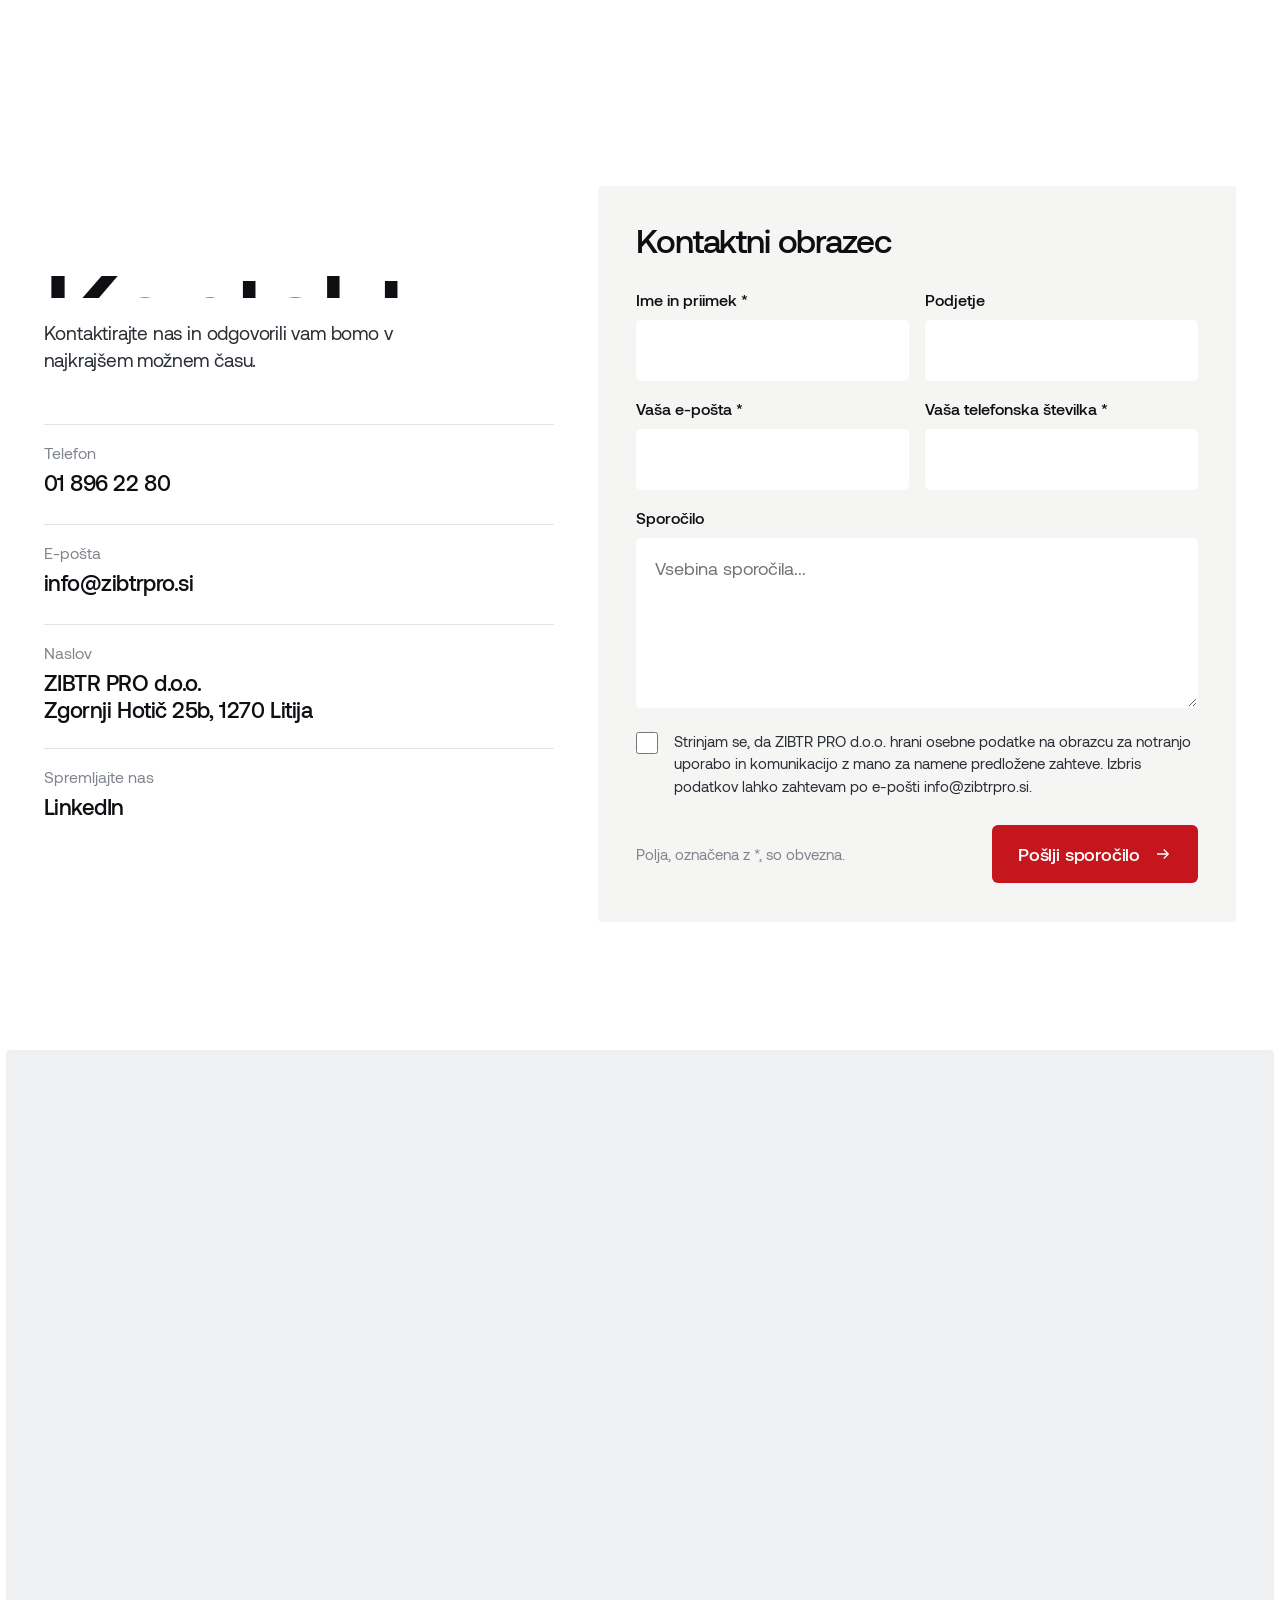
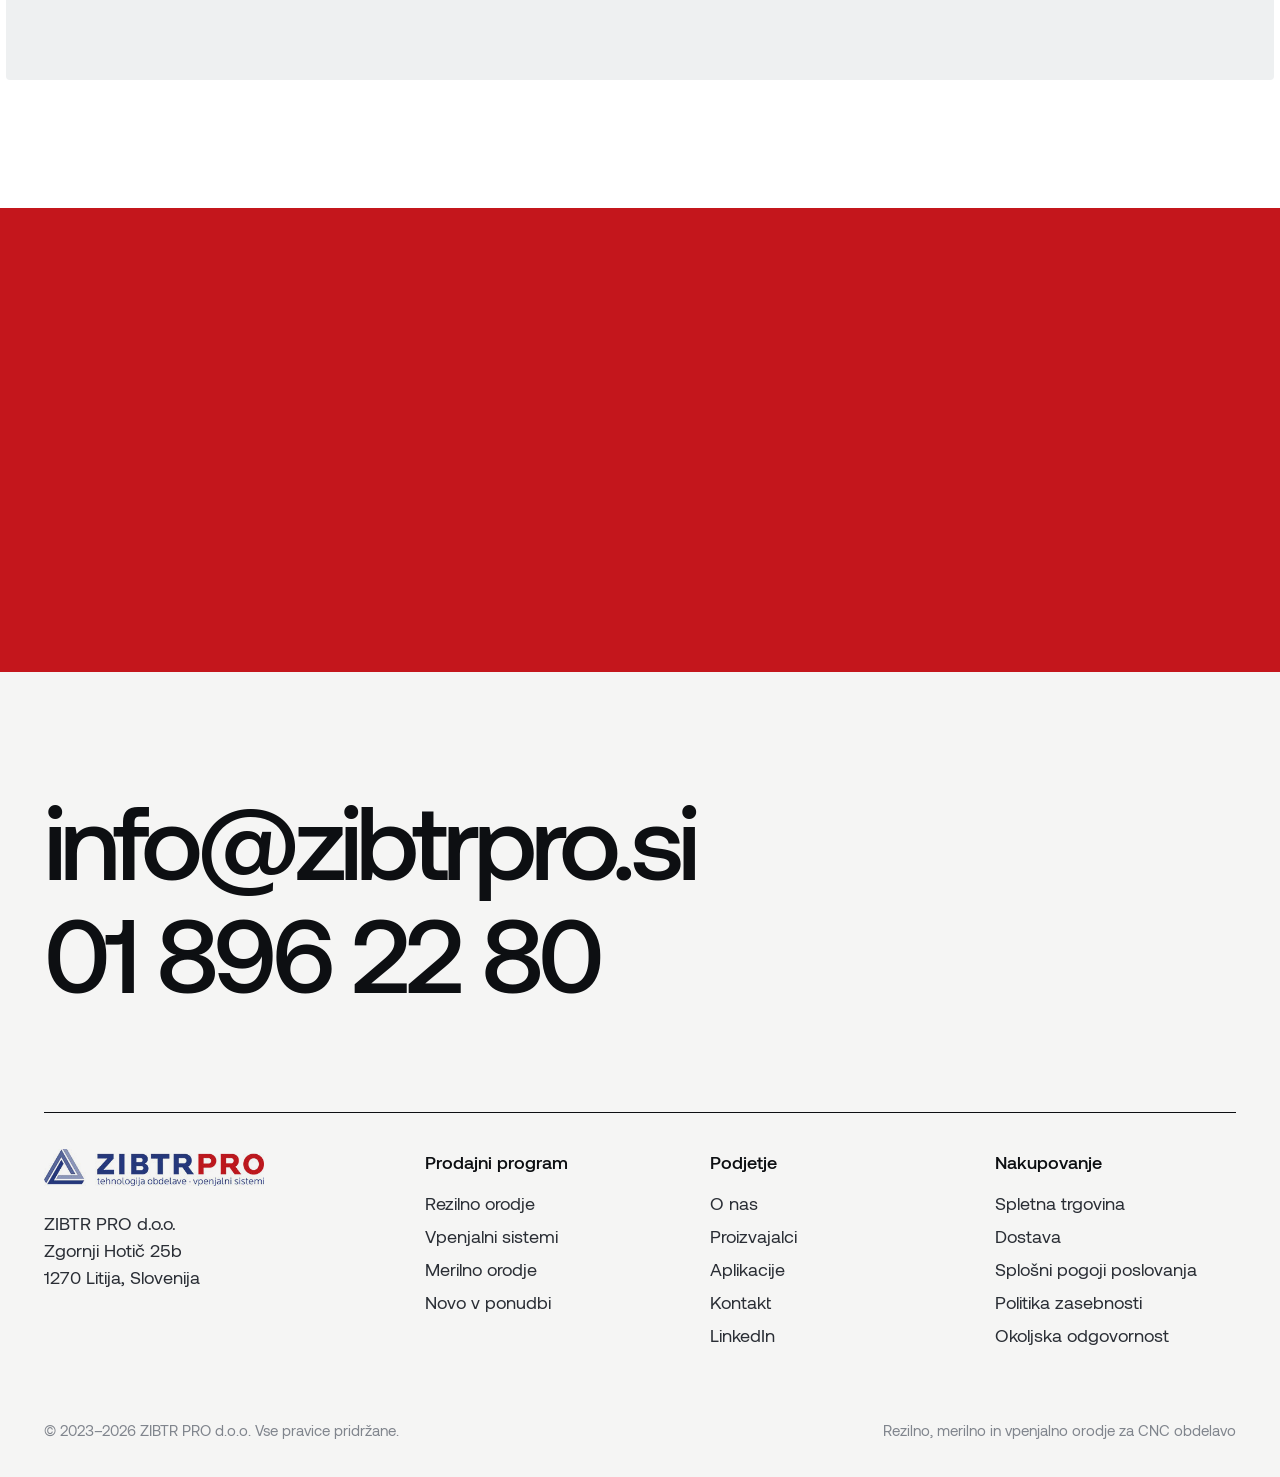
==== kontakt.html @ 9a710f83 "ZIBTR PRO redesign pitch: 7-page static site Generated by _build.py; serve locally with node serve.m" ====
<!doctype html>
<html lang="sl" class="no-js">
<head>
<meta charset="utf-8">
<meta name="viewport" content="width=device-width, initial-scale=1">
<title>Kontakt | ZIBTR PRO</title>
<meta name="description" content="Kontakt ZIBTR PRO d.o.o., Zgornji Hotič 25b, Litija.">
<meta name="robots" content="noindex">
<link rel="icon" href="assets/img/favicon.png">
<link rel="preload" href="assets/fonts/Aeonik-Medium.woff2" as="font" type="font/woff2" crossorigin>
<link rel="stylesheet" href="assets/css/site.css">
</head>
<body>
<div class="loader" aria-hidden="true"><div class="loader__in"><img src="assets/img/logo.png" alt=""><div class="loader__line"></div></div></div>
<header class="nav">
  <a class="nav__logo" href="index.html" aria-label="ZIBTR PRO domov"><img src="assets/img/logo.png" alt="ZIBTR PRO" width="220" height="37"></a>
  <nav class="nav__links" aria-label="Glavna navigacija">
    <button type="button" data-mega aria-expanded="false" class="">Prodajni program <svg viewBox="0 0 12 12" fill="none" stroke="currentColor" stroke-width="1.6"><path d="M2 4l4 4 4-4"/></svg></button>
    <a href="proizvajalci.html">Proizvajalci</a>
    <a href="o-nas.html">O nas</a>
    <a href="index.html#aplikacije">Aplikacije</a>
    <a href="kontakt.html" class="is-active">Kontakt</a>
  </nav>
  <div class="nav__right">
    <a class="tel" href="tel:+38618962280">01 896 22 80</a>
    <a class="shop" href="https://www.zibtrpro.si/e-trgovina">E-trgovina</a>
    <a class="btn btn--ink" href="kontakt.html#b2b">Prijava B2B</a>
    <button class="burger" type="button" aria-label="Meni" aria-expanded="false"><span></span><span></span></button>
  </div>
</header>
<div class="mega" role="region" aria-label="Prodajni program">
  <div class="mega__col"><a class="mega__head" href="rezilno-orodje.html"><div class="mega__img"><img src="assets/cats/High_Feed_1.png" alt=""></div><h3>Rezilno orodje</h3></a><ul><li><a href="rezilno-orodje.html#rezkanje">Rezkanje</a></li><li><a href="rezilno-orodje.html#navoji">Rezkanje navojev</a></li><li><a href="rezilno-orodje.html#vrtanje">Vrtanje</a></li></ul></div><div class="mega__col"><a class="mega__head" href="vpenjalni-sistemi.html"><div class="mega__img"><img src="assets/cats/SMW_AUTOBLOK_OML_prime_i_5_axis.png" alt=""></div><h3>Vpenjalni sistemi</h3></a><ul><li><a href="vpenjalni-sistemi.html#struzne-glave">Stružne glave</a></li><li><a href="vpenjalni-sistemi.html#primezi">Primeži</a></li><li><a href="vpenjalni-sistemi.html#magnetna">Magnetna vpenjala</a></li><li><a href="vpenjalni-sistemi.html#celjusti">Čeljusti za stružne glave</a></li></ul></div><div class="mega__col"><a class="mega__head" href="merilno-orodje.html"><div class="mega__img"><img src="assets/cats/Nehrg.png" alt=""></div><h3>Merilno orodje</h3></a><ul><li><a href="merilno-orodje.html#pomicna-merila">Pomična merila</a></li><li><a href="merilno-orodje.html#znamke">TESA Technology</a></li><li><a href="merilno-orodje.html#znamke">Schut</a></li></ul></div>
  <a class="mega__promo" href="vpenjalni-sistemi.html#struzne-glave">
    <div><h3>CENTCO 4</h3><p>Ena glava za vse obdelovance in aplikacije.</p></div>
    <img src="assets/hero/CENTCO4_2.png" alt="">
    <span class="link">Odkrijte <svg viewBox="0 0 24 24" fill="none" stroke="currentColor" stroke-width="1.8"><path d="M4 12h15M13 6l6 6-6 6"/></svg></span>
  </a>
</div>
<div class="mega-veil"></div>
<div class="mmenu">
  <nav>
    <a href="index.html">Domov</a>
    <div class="sub"><a href="rezilno-orodje.html">Rezilno orodje</a><a href="vpenjalni-sistemi.html">Vpenjalni sistemi</a><a href="merilno-orodje.html">Merilno orodje</a></div>
    <a href="proizvajalci.html">Proizvajalci</a>
    <a href="o-nas.html">O nas</a>
    <a href="kontakt.html">Kontakt</a>
  </nav>
  <div class="mmenu__foot">
    <a href="tel:+38618962280">01 896 22 80</a>
    <a href="mailto:info@zibtrpro.si">info@zibtrpro.si</a>
    <a class="btn btn--ink" href="kontakt.html#b2b" style="justify-self:start">Prijava B2B</a>
  </div>
</div>
<main>
<section class="contact">
  <div>
    <h1><span class="mask"><span>Kontakt</span></span></h1>
    <p class="lead">Kontaktirajte nas in odgovorili vam bomo v najkrajšem možnem času.</p>
    <div class="cinfo">
      <div><span>Telefon</span><a href="tel:+38618962280">01 896 22 80</a></div>
      <div><span>E-pošta</span><a href="mailto:info@zibtrpro.si">info@zibtrpro.si</a></div>
      <div><span>Naslov</span><p>ZIBTR PRO d.o.o.<br>Zgornji Hotič 25b, 1270 Litija</p></div>
      <div><span>Spremljajte nas</span><a href="https://si.linkedin.com/in/zibtrpro">LinkedIn</a></div>
    </div>
  </div>
  <form class="form" novalidate>
    <h2>Kontaktni obrazec</h2>
    <div class="field"><label for="f-name">Ime in priimek *</label><input id="f-name" name="name" required autocomplete="name"><span class="msg">Vpišite ime in priimek.</span></div>
    <div class="field"><label for="f-co">Podjetje</label><input id="f-co" name="company" autocomplete="organization"></div>
    <div class="field"><label for="f-mail">Vaša e-pošta *</label><input id="f-mail" type="email" name="email" required autocomplete="email"><span class="msg">Vpišite veljaven e-poštni naslov.</span></div>
    <div class="field"><label for="f-tel">Vaša telefonska številka *</label><input id="f-tel" type="tel" name="phone" required autocomplete="tel"><span class="msg">Vpišite telefonsko številko.</span></div>
    <div class="field full"><label for="f-msg">Sporočilo</label><textarea id="f-msg" name="message" placeholder="Vsebina sporočila..."></textarea></div>
    <label class="check"><input type="checkbox" required><span>Strinjam se, da ZIBTR PRO d.o.o. hrani osebne podatke na obrazcu za notranjo uporabo in komunikacijo z mano za namene predložene zahteve. Izbris podatkov lahko zahtevam po e-pošti info@zibtrpro.si.</span></label>
    <div class="form__send"><small>Polja, označena z *, so obvezna.</small><button class="btn btn--red" type="submit">Pošlji sporočilo <svg viewBox="0 0 24 24" fill="none" stroke="currentColor" stroke-width="1.8"><path d="M4 12h15M13 6l6 6-6 6"/></svg></button></div>
    <div class="form__ok"><h3>Hvala, sporočilo je poslano.</h3><p class="lead">Odgovorili vam bomo v najkrajšem možnem času.</p></div>
  </form>
</section>
<div class="map"><iframe title="Zemljevid ZIBTR PRO" loading="lazy" src="https://maps.google.com/maps?q=Zgornji%20Hoti%C4%8D%2025b%2C%201270%20Litija&amp;z=14&amp;output=embed"></iframe></div>
<section class="b2b" id="b2b">
  <h2 data-split><span class="mask"><span>Postanite naš</span></span><span class="mask"><span>poslovni partner.</span></span></h2>
  <div class="rv">
    <p>Spletna trgovina B2B je namenjena poslovnim partnerjem podjetja ZIBTR PRO za enostaven nakup izdelkov in pregled naročil. Registrirajte se in pridobite dostop do cen in statusa naročil.</p>
    <div class="btns">
      <a class="btn btn--white" href="https://www.zibtrpro.si/?mod=user&amp;c=user&amp;action=new_registration&amp;lang=sl">Registracija <svg viewBox="0 0 24 24" fill="none" stroke="currentColor" stroke-width="1.8"><path d="M4 12h15M13 6l6 6-6 6"/></svg></a>
      <a class="btn btn--ghost" href="https://www.zibtrpro.si/">Prijava B2B</a>
    </div>
  </div>
</section>
</main>
<footer class="foot">
  <div class="foot__big">
    <a href="mailto:info@zibtrpro.si">info@zibtrpro.si</a>
    <a href="tel:+38618962280">01 896 22 80</a>
  </div>
  <div class="foot__cols">
    <div>
      <a class="foot__logo" href="index.html"><img src="assets/img/logo.png" alt="ZIBTR PRO"></a>
      <p class="foot__addr">ZIBTR PRO d.o.o.<br>Zgornji Hotič 25b<br>1270 Litija, Slovenija</p>
    </div>
    <div><h4>Prodajni program</h4><ul><li><a href="rezilno-orodje.html">Rezilno orodje</a></li><li><a href="vpenjalni-sistemi.html">Vpenjalni sistemi</a></li><li><a href="merilno-orodje.html">Merilno orodje</a></li><li><a href="index.html#novo">Novo v ponudbi</a></li></ul></div>
    <div><h4>Podjetje</h4><ul><li><a href="o-nas.html">O nas</a></li><li><a href="proizvajalci.html">Proizvajalci</a></li><li><a href="index.html#aplikacije">Aplikacije</a></li><li><a href="kontakt.html">Kontakt</a></li><li><a href="https://si.linkedin.com/in/zibtrpro">LinkedIn</a></li></ul></div>
    <div><h4>Nakupovanje</h4><ul><li><a href="https://www.zibtrpro.si/e-trgovina">Spletna trgovina</a></li><li><a href="https://www.zibtrpro.si/dostava">Dostava</a></li><li><a href="https://www.zibtrpro.si/pogoji-poslovanja">Splošni pogoji poslovanja</a></li><li><a href="https://www.zibtrpro.si/politika-zasebnosti">Politika zasebnosti</a></li><li><a href="https://www.zibtrpro.si/okoljska-odgovornost">Okoljska odgovornost</a></li></ul></div>
  </div>
  <div class="foot__legal"><span>© 2023–2026 ZIBTR PRO d.o.o. Vse pravice pridržane.</span><span>Rezilno, merilno in vpenjalno orodje za CNC obdelavo</span></div>
</footer>
<script src="assets/js/gsap.min.js"></script>
<script src="assets/js/ScrollTrigger.min.js"></script>
<script src="assets/js/lenis.min.js"></script>
<script src="assets/js/site.js"></script>
</body>
</html>
---- assets/css/site.css ----
@font-face{font-family:"Aeonik";src:url(../fonts/Aeonik-Light.woff2) format("woff2");font-weight:300;font-display:swap}
@font-face{font-family:"Aeonik";src:url(../fonts/Aeonik-Regular.woff2) format("woff2");font-weight:400;font-display:swap}
@font-face{font-family:"Aeonik";src:url(../fonts/Aeonik-Medium.woff2) format("woff2");font-weight:500;font-display:swap}
@font-face{font-family:"Aeonik";src:url(../fonts/Aeonik-Bold.woff2) format("woff2");font-weight:700;font-display:swap}

:root{
  --ink:#0d0f12;
  --ink-2:#2a2e35;
  --gray:#80858d;
  --gray-2:#b9bdc3;
  --line:#e3e4e6;
  --bg:#ffffff;
  --stage:#eef0f1;
  --stage-2:#f5f5f4;
  --red:#c4161c;
  --red-d:#a50f15;
  --blue:#1f3f8e;
  --pad:clamp(20px,3.4vw,64px);
  --nav-h:96px;
  --ease:cubic-bezier(.2,.7,.1,1);
}
*{box-sizing:border-box;margin:0;padding:0}
html{-webkit-text-size-adjust:100%}
html.lenis,html.lenis body{height:auto}
.lenis.lenis-smooth{scroll-behavior:auto!important}
body{font-family:"Aeonik",system-ui,sans-serif;font-weight:400;color:var(--ink);background:var(--bg);font-size:18px;line-height:1.5;-webkit-font-smoothing:antialiased;overflow-x:hidden}
img{display:block;max-width:100%}
a{color:inherit;text-decoration:none}
button{font:inherit;color:inherit;background:none;border:0;cursor:pointer}
em,i{font-style:normal}
::selection{background:var(--red);color:#fff}

.mult{mix-blend-mode:multiply}
.gray{color:var(--gray)}
.wrap{padding-inline:var(--pad)}

/* ---------- type ---------- */
.d1{font-size:clamp(56px,9.4vw,200px);line-height:.94;letter-spacing:-.045em;font-weight:500;padding-bottom:.06em}
.d2{font-size:clamp(42px,6.2vw,132px);line-height:.98;letter-spacing:-.04em;font-weight:500;padding-bottom:.05em}
.d3{font-size:clamp(32px,3.9vw,80px);line-height:1.02;letter-spacing:-.035em;font-weight:500;padding-bottom:.04em}
.d4{font-size:clamp(24px,2.3vw,44px);line-height:1.12;letter-spacing:-.025em;font-weight:500}
.lead{font-size:clamp(19px,1.35vw,26px);line-height:1.42;letter-spacing:-.01em;color:var(--ink-2)}
.small{font-size:15px;line-height:1.45}

/* ---------- buttons ---------- */
.btn{display:inline-flex;align-items:center;gap:14px;height:58px;padding:0 26px;border-radius:6px;font-size:18px;font-weight:500;letter-spacing:-.01em;transition:background .35s var(--ease),color .35s var(--ease),transform .35s var(--ease)}
.btn svg{width:18px;height:18px;transition:transform .35s var(--ease)}
.btn:hover svg{transform:translateX(4px)}
.btn--red{background:var(--red);color:#fff}
.btn--red:hover{background:var(--red-d)}
.btn--ink{background:var(--ink);color:#fff}
.btn--ink:hover{background:#000}
.btn--white{background:#fff;color:var(--ink)}
.btn--ghost{box-shadow:inset 0 0 0 1.5px currentColor}
.btn--ghost:hover{background:#fff;color:var(--ink)}
.link{display:inline-flex;align-items:center;gap:10px;font-weight:500;font-size:18px;border-bottom:1.5px solid currentColor;padding-bottom:3px}
.link svg{width:16px;height:16px;transition:transform .3s var(--ease)}
.link:hover svg{transform:translateX(4px)}

/* ---------- loader ---------- */
.loader{position:fixed;inset:0;z-index:200;background:#fff;display:grid;place-items:center;pointer-events:none}
.loader__in{position:relative;width:min(340px,62vw)}
.loader__in img{width:100%;clip-path:inset(0 100% 0 0)}
.loader__line{position:absolute;left:0;bottom:-18px;height:3px;width:100%;background:var(--red);transform:scaleX(0);transform-origin:left}
.no-loader .loader{display:none}

/* ---------- nav ---------- */
.nav{position:fixed;top:0;left:0;right:0;z-index:100;height:var(--nav-h);display:flex;align-items:center;justify-content:space-between;padding-inline:var(--pad);transition:transform .5s var(--ease),background .4s var(--ease),box-shadow .4s}
.nav:not(.is-solid){background:var(--stage)}
.nav.is-solid{background:rgba(255,255,255,.92);backdrop-filter:saturate(1.4) blur(14px);-webkit-backdrop-filter:saturate(1.4) blur(14px);box-shadow:0 1px 0 var(--line)}
.nav.is-hidden{transform:translateY(-100%)}
.nav__logo{display:block;width:clamp(220px,17vw,300px);flex:none}
.nav__logo img{width:100%;height:auto;mix-blend-mode:multiply}
.nav__links{display:flex;gap:clamp(22px,2.4vw,44px);align-items:center;font-size:18px;font-weight:500;letter-spacing:-.01em}
.nav__links > a,.nav__links > button{position:relative;padding:10px 0;display:flex;align-items:center;gap:8px}
.nav__links > a::after,.nav__links > button::after{content:"";position:absolute;left:0;right:0;bottom:4px;height:1.5px;background:currentColor;transform:scaleX(0);transform-origin:right;transition:transform .4s var(--ease)}
.nav__links > a:hover::after,.nav__links > button:hover::after,.nav__links > .is-active::after,.nav__links > button[aria-expanded=true]::after{transform:scaleX(1);transform-origin:left}
.nav__links svg{width:12px;height:12px;transition:transform .35s var(--ease)}
.nav__links button[aria-expanded=true] svg{transform:rotate(180deg)}
.nav__right{display:flex;align-items:center;gap:26px;font-size:18px;font-weight:500}
.nav__right .tel{white-space:nowrap}
.nav__right .btn{height:50px;padding:0 22px}
.burger{display:none;width:48px;height:48px;position:relative}
.burger span{position:absolute;left:10px;right:10px;height:2px;background:var(--ink);transition:transform .4s var(--ease),top .4s var(--ease)}
.burger span:nth-child(1){top:18px}.burger span:nth-child(2){top:28px}
.menu-open .burger span:nth-child(1){top:23px;transform:rotate(45deg)}
.menu-open .burger span:nth-child(2){top:23px;transform:rotate(-45deg)}

/* mega */
.mega{position:fixed;left:0;right:0;top:var(--nav-h);z-index:99;background:#fff;box-shadow:0 1px 0 var(--line),0 40px 80px -40px rgba(13,15,18,.25);padding:40px var(--pad) 48px;display:grid;grid-template-columns:repeat(3,1fr) 1.15fr;gap:clamp(20px,2vw,40px);opacity:0;visibility:hidden;transform:translateY(-12px);transition:opacity .35s var(--ease),transform .45s var(--ease),visibility 0s .45s}
.mega.is-open{opacity:1;visibility:visible;transform:none;transition:opacity .35s var(--ease),transform .45s var(--ease)}
.mega__col a.mega__head{display:block}
.mega__img{background:var(--stage);aspect-ratio:16/10;display:grid;place-items:center;overflow:hidden;border-radius:4px}
.mega__img img{width:72%;mix-blend-mode:multiply;transition:transform .7s var(--ease)}
.mega__col a.mega__head:hover img{transform:scale(1.06)}
.mega__col h3{font-size:26px;font-weight:500;letter-spacing:-.02em;margin:18px 0 10px}
.mega__col ul{list-style:none;display:grid;gap:4px}
.mega__col li a{font-size:17px;color:var(--ink-2);transition:color .2s}
.mega__col li a:hover{color:var(--red)}
.mega__promo{background:var(--ink);color:#fff;border-radius:4px;padding:28px;display:flex;flex-direction:column;justify-content:space-between;position:relative;overflow:hidden;min-height:100%}
.mega__promo img{position:absolute;right:-14%;bottom:-18%;width:78%;transition:transform .8s var(--ease)}
.mega__promo:hover img{transform:rotate(-12deg) scale(1.04)}
.mega__promo h3{font-size:34px;font-weight:500;letter-spacing:-.03em;line-height:1.02;max-width:9em;position:relative}
.mega__promo p{color:#a8adb4;position:relative;max-width:15em;font-size:17px;margin-top:10px}
.mega__promo .link{position:relative;align-self:flex-start;margin-top:auto}
.mega-veil{position:fixed;inset:0;z-index:98;background:rgba(13,15,18,.18);opacity:0;visibility:hidden;transition:opacity .4s,visibility 0s .4s}
.mega-veil.is-open{opacity:1;visibility:visible;transition:opacity .4s}

/* mobile menu */
.mmenu{position:fixed;inset:0;z-index:95;background:#fff;padding:calc(var(--nav-h) + 20px) var(--pad) 40px;display:flex;flex-direction:column;gap:28px;overflow:auto;opacity:0;visibility:hidden;transition:opacity .35s,visibility 0s .35s}
.menu-open .mmenu{opacity:1;visibility:visible;transition:opacity .35s}
.mmenu nav{display:grid;gap:6px}
.mmenu nav a{font-size:38px;font-weight:500;letter-spacing:-.03em;line-height:1.15}
.mmenu .sub{display:grid;gap:4px;padding:6px 0 14px}
.mmenu .sub a{font-size:20px;color:var(--gray);letter-spacing:-.01em}
.mmenu__foot{margin-top:auto;display:grid;gap:12px;font-size:20px}

/* ---------- hero ---------- */
.hero{position:relative;height:100svh;min-height:720px;background:var(--stage);overflow:hidden}
.hero__words{position:absolute;inset:0;display:grid;place-items:center;pointer-events:none}
.hero__word{grid-area:1/1;font-size:clamp(110px,21vw,520px);font-weight:700;letter-spacing:-.06em;line-height:.8;color:var(--ink);white-space:nowrap;display:flex;overflow:hidden;padding:.06em .02em .1em}
.hero__word span{display:block}
.js-hero .hero__word{visibility:hidden}
.hero__cap[hidden]{display:none}
.hero__stage{position:absolute;inset:0;display:grid;place-items:center;pointer-events:none}
.hero__prod{grid-area:1/1;width:clamp(300px,33vw,820px);aspect-ratio:1;display:grid;place-items:center;opacity:0}
.hero__prod img{width:100%;height:100%;object-fit:contain;filter:drop-shadow(0 50px 60px rgba(13,15,18,.28)) drop-shadow(0 10px 16px rgba(13,15,18,.18))}
.hero__float{animation:float 7s ease-in-out infinite}
@keyframes float{50%{transform:translateY(-14px) rotate(-1.5deg)}}
.hero__bottom{position:absolute;left:0;right:0;bottom:0;padding:0 var(--pad) clamp(28px,4vh,52px);display:grid;grid-template-columns:1.15fr 1fr;align-items:end;gap:40px}
.hero h1{font-size:clamp(30px,2.75vw,58px);line-height:1.04;letter-spacing:-.035em;font-weight:500;max-width:13.5em}
.hero__side{justify-self:end;width:min(520px,100%)}
.hero__cap{min-height:3.2em;font-size:20px;line-height:1.35;letter-spacing:-.01em;margin-bottom:18px;display:flex;justify-content:space-between;gap:20px;align-items:flex-end}
.hero__cap p{max-width:18em}
.hero__cap a{white-space:nowrap}
.hero__tabs{display:grid;grid-template-columns:repeat(5,1fr);gap:10px}
.hero__tab{text-align:left;font-size:15px;font-weight:500;color:var(--gray);transition:color .3s;padding-top:12px;position:relative}
.hero__tab::before,.hero__tab i{content:"";position:absolute;left:0;top:0;height:2px;width:100%;background:rgba(13,15,18,.14)}
.hero__tab i{background:var(--ink);transform:scaleX(0);transform-origin:left}
.hero__tab.is-on{color:var(--ink)}
.hero__top{position:absolute;top:calc(var(--nav-h) + 8px);right:var(--pad);font-size:16px;color:var(--gray);text-align:right}

/* ---------- statement ---------- */
.statement{padding:clamp(120px,16vw,260px) var(--pad) clamp(80px,10vw,160px)}
.statement p{font-size:clamp(34px,4.6vw,96px);line-height:1.04;letter-spacing:-.04em;font-weight:500;max-width:15.5em}
.statement .w{color:#cfd2d6;transition:color .2s}
.stats{display:grid;grid-template-columns:repeat(4,1fr);gap:var(--pad);padding:0 var(--pad) clamp(100px,12vw,200px)}
.stat{border-top:1.5px solid var(--ink);padding-top:22px}
.stat b{display:block;font-size:clamp(64px,7vw,150px);line-height:.9;letter-spacing:-.05em;font-weight:500;padding-bottom:.08em}
.stat b sup{font-size:.45em;vertical-align:top;position:relative;top:.12em;margin-left:.04em;color:var(--red)}
.stat p{margin-top:16px;color:var(--ink-2);max-width:16em;font-size:18px}

/* ---------- programs (flex accordion) ---------- */
.sec-head{display:flex;justify-content:space-between;align-items:flex-end;gap:40px;padding:0 var(--pad);margin-bottom:clamp(36px,4vw,64px)}
.sec-head p{max-width:30em}
.programs{display:flex;gap:6px;height:min(88vh,980px);min-height:640px;padding:0 6px}
.prog{flex:1;position:relative;background:var(--stage);overflow:hidden;display:flex;flex-direction:column;justify-content:space-between;padding:clamp(24px,2.6vw,48px);transition:flex .9s var(--ease),background .6s;border-radius:4px;min-width:0}
.prog:hover{flex:1.7;background:#e7e9ea}
.prog__img{position:absolute;inset:14% 6% 26%;display:grid;place-items:center}
.prog__img img{max-width:100%;max-height:100%;object-fit:contain;mix-blend-mode:multiply;transition:transform 1s var(--ease)}
.prog:hover .prog__img img{transform:scale(1.08) rotate(-2deg)}
.prog h3{position:relative;font-size:clamp(40px,4.4vw,92px);line-height:.95;letter-spacing:-.045em;font-weight:500;padding-bottom:.05em}
.prog__foot{position:relative;display:flex;justify-content:space-between;align-items:flex-end;gap:20px}
.prog__main::after{content:"";position:absolute;inset:0;z-index:1}
.prog ul{position:relative;z-index:2;list-style:none;display:grid;gap:2px;font-size:18px;color:var(--ink-2)}
.prog ul a:hover{color:var(--red)}
.prog .arrow{flex:none;width:64px;height:64px;border-radius:50%;background:var(--ink);color:#fff;display:grid;place-items:center;transition:background .3s,transform .5s var(--ease)}
.prog .arrow svg{width:22px;height:22px}
.prog:hover .arrow{background:var(--red);transform:rotate(-45deg)}

/* ---------- product story (dark, pinned) ---------- */
.story{background:var(--ink);color:#fff;position:relative}
.story__pin{height:100svh;min-height:700px;position:relative;overflow:hidden;display:grid;grid-template-columns:1fr 1.3fr 1fr;align-items:center;padding:var(--nav-h) var(--pad) 40px;gap:var(--pad)}
.story__glow{position:absolute;left:50%;top:52%;width:70vw;height:70vw;transform:translate(-50%,-50%);background:radial-gradient(closest-side,rgba(255,255,255,.13),rgba(255,255,255,0));pointer-events:none}
.story__intro h2{font-size:clamp(40px,4.4vw,92px);line-height:.98;letter-spacing:-.045em;font-weight:500;padding-bottom:.05em}
.story__intro p{color:#9ba0a8;margin-top:24px;font-size:20px;max-width:20em}
.story__intro .btn{margin-top:36px}
.story__prod{position:relative;display:grid;place-items:center}
.story__prod img{width:min(100%,46vw);filter:drop-shadow(0 60px 70px rgba(0,0,0,.6))}
.story__ring{position:absolute;inset:4%;border-radius:50%;border:1.5px dashed rgba(255,255,255,.16)}
.story__facts{display:grid;gap:clamp(16px,2.6vh,30px);align-self:center}
.fact{opacity:.18;transition:opacity .5s var(--ease)}
.fact.is-on{opacity:1}
.fact b{display:block;font-size:clamp(34px,3vw,62px);line-height:1;letter-spacing:-.04em;font-weight:500}
.fact b small{font-size:.42em;letter-spacing:-.01em;color:#9ba0a8;margin-left:6px}
.fact p{color:#c3c7cc;font-size:17px;margin-top:6px;max-width:22em}
.fact.is-on b{color:#fff}
.story__bar{position:absolute;left:var(--pad);right:var(--pad);bottom:28px;height:2px;background:rgba(255,255,255,.14)}
.story__bar i{position:absolute;inset:0;background:var(--red);transform:scaleX(0);transform-origin:left}

/* ---------- rail ---------- */
.rail-sec{padding:clamp(110px,12vw,200px) 0}
.rail-ctrl{display:flex;gap:10px}
.rail-ctrl button{width:60px;height:60px;border-radius:50%;background:var(--stage);display:grid;place-items:center;transition:background .3s,color .3s}
.rail-ctrl button:hover{background:var(--ink);color:#fff}
.rail-ctrl svg{width:20px;height:20px}
.rail{display:flex;gap:6px;overflow-x:auto;scroll-snap-type:x mandatory;padding:0 var(--pad);scroll-padding:0 var(--pad);scrollbar-width:none;cursor:grab}
.rail::-webkit-scrollbar{display:none}
.rail.is-drag{cursor:grabbing;scroll-snap-type:none}
.card{flex:0 0 clamp(290px,25vw,520px);scroll-snap-align:start;background:var(--stage-2);border-radius:4px;padding:clamp(20px,1.8vw,32px);display:flex;flex-direction:column;position:relative;transition:background .5s var(--ease)}
.card:hover{background:var(--stage)}
.card__img{aspect-ratio:1;display:grid;place-items:center;margin:10px 0 22px}
.card__img img{width:86%;height:86%;object-fit:contain;mix-blend-mode:multiply;transition:transform .9s var(--ease);-webkit-user-drag:none;user-select:none}
.card:hover .card__img img{transform:scale(1.07)}
.card__cat{color:var(--gray);font-size:16px}
.card h3{font-size:clamp(22px,1.6vw,30px);line-height:1.1;letter-spacing:-.025em;font-weight:500;margin-top:4px}
.card__foot{display:flex;justify-content:space-between;align-items:center;margin-top:auto;padding-top:22px;font-weight:500}
.card__foot svg{width:20px;height:20px;transition:transform .4s var(--ease)}
.card:hover .card__foot svg{transform:translateX(5px)}
.tag{position:absolute;top:clamp(20px,1.8vw,32px);left:clamp(20px,1.8vw,32px);background:var(--red);color:#fff;font-size:15px;font-weight:500;padding:5px 12px;border-radius:3px}

/* ---------- catalogues ---------- */
.cats{display:grid;grid-template-columns:minmax(280px,.8fr) 2.2fr;gap:var(--pad);padding:0 var(--pad) clamp(110px,12vw,200px)}
.cats__side{position:sticky;top:calc(var(--nav-h) + 30px);align-self:start}
.cats__side p{margin:24px 0 32px;max-width:22em}
.cats__grid{display:grid;grid-template-columns:repeat(4,1fr);gap:clamp(20px,2vw,36px) clamp(14px,1.4vw,24px)}
.cover{display:block}
.cover__img{aspect-ratio:793/1122;background:var(--stage);overflow:hidden;border-radius:3px;position:relative}
.cover__img img{width:100%;height:100%;object-fit:cover;transition:transform .9s var(--ease)}
.cover:hover .cover__img img{transform:scale(1.05)}
.cover__img::after{content:"PDF";position:absolute;right:10px;bottom:10px;background:var(--ink);color:#fff;font-size:13px;font-weight:500;padding:4px 9px;border-radius:3px;opacity:0;transform:translateY(6px);transition:.4s var(--ease)}
.cover:hover .cover__img::after{opacity:1;transform:none}
.cover h4{font-size:18px;font-weight:500;letter-spacing:-.01em;margin-top:12px;line-height:1.25}
.cover span{display:block;color:var(--gray);font-size:15px}
.cats__grid .cover.is-more{display:none}
.cats__grid.is-all .cover.is-more{display:block}

/* ---------- partners ---------- */
.partners{padding:0 0 clamp(110px,12vw,200px)}
.wall{display:grid;grid-template-columns:repeat(6,1fr);gap:6px;padding:0 6px}
.brand{position:relative;aspect-ratio:1.25;background:var(--stage-2);border-radius:4px;overflow:hidden;display:grid;place-items:center}
.brand__logo{width:62%;height:44%;object-fit:contain;mix-blend-mode:multiply;transition:opacity .5s var(--ease),transform .6s var(--ease)}
.brand__name{font-size:clamp(24px,2vw,38px);font-weight:700;letter-spacing:-.03em;transition:opacity .5s}
.brand__photo{position:absolute;inset:0;width:100%;height:100%;object-fit:cover;opacity:0;transform:scale(1.08);transition:opacity .6s var(--ease),transform 1s var(--ease)}
.brand__lbl{position:absolute;left:14px;bottom:12px;color:var(--ink);background:#fff;font-size:15px;font-weight:500;padding:4px 10px;border-radius:3px;opacity:0;transform:translateY(8px);transition:.5s var(--ease)}
.brand:hover .brand__photo{opacity:1;transform:none}
.brand:hover .brand__lbl{opacity:1;transform:none}
.brand:hover .brand__logo{opacity:0;transform:scale(.92)}

/* ---------- applications list ---------- */
.apps{padding:0 var(--pad) clamp(110px,12vw,200px)}
.apps__list{border-top:1.5px solid var(--ink)}
.app{display:grid;grid-template-columns:90px 1fr auto;align-items:center;gap:20px;padding:clamp(20px,2.2vw,34px) 0;border-bottom:1px solid var(--line);position:relative;overflow:hidden}
.app::before{content:"";position:absolute;inset:0;background:var(--stage);transform:scaleY(0);transform-origin:bottom;transition:transform .5s var(--ease);z-index:-1}
.app:hover::before{transform:scaleY(1)}
.app{z-index:0}
.app span{color:var(--gray);font-size:18px;padding-left:4px}
.app h3{font-size:clamp(26px,2.9vw,60px);line-height:1.04;letter-spacing:-.035em;font-weight:500;transition:transform .5s var(--ease)}
.app:hover h3{transform:translateX(16px)}
.app .arrow{width:60px;height:60px;border-radius:50%;display:grid;place-items:center;background:var(--ink);color:#fff;margin-right:4px;transition:background .3s,transform .5s var(--ease)}
.app:hover .arrow{background:var(--red);transform:rotate(-45deg)}
.app .arrow svg{width:20px;height:20px}

/* ---------- B2B CTA ---------- */
.b2b{background:var(--red);color:#fff;padding:clamp(90px,10vw,180px) var(--pad);display:grid;grid-template-columns:1.4fr 1fr;gap:var(--pad);align-items:end;position:relative;overflow:hidden}
.b2b h2{font-size:clamp(48px,7vw,150px);line-height:.94;letter-spacing:-.05em;font-weight:500;padding-bottom:.05em}
.b2b p{font-size:20px;line-height:1.45;color:rgba(255,255,255,.86);max-width:27em}
.b2b .btns{display:flex;flex-wrap:wrap;gap:12px;margin-top:34px}
.b2b .btn--white:hover{background:var(--ink);color:#fff}

/* ---------- footer ---------- */
.foot{background:var(--stage-2);padding:clamp(80px,9vw,150px) var(--pad) 36px}
.foot__big{display:grid;gap:4px;margin-bottom:clamp(70px,8vw,140px)}
.foot__big a{font-size:clamp(46px,8.2vw,180px);line-height:.98;letter-spacing:-.055em;font-weight:500;width:max-content;max-width:100%;position:relative;padding-bottom:.06em;transition:color .3s}
.foot__big a:hover{color:var(--red)}
.foot__cols{display:grid;grid-template-columns:1.4fr repeat(3,1fr);gap:var(--pad);padding-top:36px;border-top:1.5px solid var(--ink)}
.foot__cols h4{font-size:18px;font-weight:500;margin-bottom:14px}
.foot__cols ul{list-style:none;display:grid;gap:6px;color:var(--ink-2);font-size:18px}
.foot__cols a:hover{color:var(--red)}
.foot__logo{width:250px}
.foot__logo img{mix-blend-mode:multiply}
.foot__addr{margin-top:24px;color:var(--ink-2);font-size:18px}
.foot__legal{display:flex;justify-content:space-between;gap:20px;margin-top:70px;color:var(--gray);font-size:15px;flex-wrap:wrap}

/* ---------- subpages ---------- */
.phero{padding:calc(var(--nav-h) + clamp(50px,7vw,120px)) var(--pad) clamp(50px,6vw,100px);display:grid;grid-template-columns:1.3fr 1fr;gap:var(--pad);align-items:end;background:var(--stage);position:relative;overflow:hidden;min-height:min(92vh,980px)}
.phero h1{font-size:clamp(60px,10vw,220px);line-height:.9;letter-spacing:-.055em;font-weight:500;padding-bottom:.06em}
.phero .lead{margin-top:clamp(24px,3vw,44px);max-width:26em}
.phero__img{align-self:center;display:grid;place-items:center}
.phero__img img{width:100%;max-width:760px;mix-blend-mode:multiply}
.phero__img.cut img{mix-blend-mode:normal;filter:drop-shadow(0 50px 60px rgba(13,15,18,.25))}
.crumbs{position:absolute;top:calc(var(--nav-h) + 20px);left:var(--pad);font-size:16px;color:var(--gray)}
.crumbs a:hover{color:var(--ink)}
.jump{display:flex;flex-wrap:wrap;gap:10px;margin-top:34px}
.jump a{font-size:17px;font-weight:500;padding:10px 18px;border-radius:5px;background:#fff;transition:background .3s,color .3s}
.jump a:hover{background:var(--ink);color:#fff}

.group{padding:clamp(90px,10vw,170px) 0 0}
.group__head{display:grid;grid-template-columns:1fr 1fr;gap:var(--pad);padding:0 var(--pad);margin-bottom:clamp(30px,3.5vw,56px);align-items:end}
.grid{display:grid;grid-template-columns:repeat(4,1fr);gap:6px;padding:0 6px}
.grid .card{flex:none}
.card--text{justify-content:space-between;min-height:clamp(300px,24vw,460px)}
.card--text h3{font-size:clamp(28px,2.3vw,44px);letter-spacing:-.035em;line-height:1.02}
.card--text .card__big{font-size:clamp(70px,7vw,140px);font-weight:500;letter-spacing:-.06em;line-height:.9;color:#d9dbde;transition:color .5s}
.card--text:hover .card__big{color:var(--red)}

.matrix{margin:0 var(--pad);border-top:1.5px solid var(--ink)}
.mrow{display:grid;grid-template-columns:1.1fr 2fr;gap:20px;padding:26px 0;border-bottom:1px solid var(--line);align-items:center}
.mrow h3{font-size:clamp(24px,2.2vw,42px);font-weight:500;letter-spacing:-.03em;line-height:1.05}
.mrow h3 small{display:block;font-size:17px;color:var(--gray);letter-spacing:0;margin-top:6px;font-weight:400}
.chips{display:flex;flex-wrap:wrap;gap:8px}
.chips a{font-size:17px;font-weight:500;padding:11px 18px;border-radius:5px;background:var(--stage-2);transition:background .3s,color .3s}
.chips a:hover{background:var(--ink);color:#fff}

.brands-strip{display:grid;grid-template-columns:repeat(2,1fr);gap:6px;padding:0 6px}
.bcard{display:grid;grid-template-columns:1fr 1fr;background:var(--stage-2);border-radius:4px;overflow:hidden;min-height:clamp(320px,28vw,520px)}
.bcard__txt{padding:clamp(24px,2.6vw,48px);display:flex;flex-direction:column;justify-content:space-between}
.bcard__txt img{width:70%;max-width:260px;mix-blend-mode:multiply}
.bcard__ph{background:#fff;display:grid;place-items:center;overflow:hidden}
.bcard__ph img{width:100%;height:100%;object-fit:cover;transition:transform 1s var(--ease)}
.bcard:hover .bcard__ph img{transform:scale(1.06)}

.mwall{display:grid;grid-template-columns:repeat(4,1fr);gap:6px;padding:0 6px}
.mwall .brand{aspect-ratio:1.05}

/* about */
.about-text{display:grid;grid-template-columns:1fr 1.4fr;gap:var(--pad);padding:clamp(110px,12vw,200px) var(--pad) 0}
.about-text .lead + .lead{margin-top:24px}
.areas{display:grid;grid-template-columns:repeat(4,1fr);gap:6px;padding:clamp(90px,10vw,170px) 6px 0}
.area{background:var(--stage-2);border-radius:4px;padding:clamp(22px,2.2vw,40px);min-height:clamp(380px,30vw,560px);display:flex;flex-direction:column;justify-content:space-between;overflow:hidden;position:relative}
.area img{position:absolute;inset:12% 10% 30%;width:80%;height:58%;object-fit:contain;mix-blend-mode:multiply;transition:transform .9s var(--ease)}
.area:hover img{transform:scale(1.07)}
.area b{color:var(--gray);font-weight:500;position:relative}
.area h3{font-size:clamp(28px,2.4vw,48px);font-weight:500;letter-spacing:-.035em;line-height:1.02;position:relative}
.timeline{display:grid;grid-template-columns:repeat(3,1fr);gap:var(--pad);padding:clamp(110px,12vw,200px) var(--pad) 0}
.tl{border-top:1.5px solid var(--ink);padding-top:24px}
.tl b{display:block;font-size:clamp(70px,8vw,170px);line-height:.88;letter-spacing:-.06em;font-weight:500;padding-bottom:.06em}
.tl b.red{color:var(--red)}
.tl p{margin-top:18px;max-width:24em;color:var(--ink-2)}
.gallery{display:grid;grid-template-columns:1.3fr 1fr 1fr;grid-template-rows:auto auto;gap:6px;padding:clamp(110px,12vw,200px) 6px clamp(110px,12vw,200px)}
.gallery figure{background:#fff;border-radius:4px;overflow:hidden;box-shadow:inset 0 0 0 1px var(--line);display:grid;place-items:center;aspect-ratio:1.25}
.gallery figure:first-child{grid-row:span 2;aspect-ratio:auto}
.gallery img{width:88%;height:88%;object-fit:contain}

/* contact */
.contact{display:grid;grid-template-columns:1fr 1.25fr;gap:var(--pad);padding:calc(var(--nav-h) + clamp(50px,7vw,120px)) var(--pad) clamp(100px,10vw,180px)}
.contact h1{font-size:clamp(64px,9vw,200px);line-height:.9;letter-spacing:-.055em;font-weight:500;padding-bottom:.06em}
.contact .lead{margin:24px 0 50px;max-width:22em}
.cinfo{display:grid;gap:26px}
.cinfo div{border-top:1px solid var(--line);padding-top:16px}
.cinfo span{display:block;color:var(--gray);font-size:16px;margin-bottom:4px}
.cinfo a,.cinfo p{font-size:clamp(22px,1.7vw,32px);letter-spacing:-.02em;font-weight:500;line-height:1.2}
.cinfo a:hover{color:var(--red)}
.form{background:var(--stage-2);border-radius:4px;padding:clamp(26px,3vw,56px);display:grid;grid-template-columns:1fr 1fr;gap:16px;align-content:start}
.form h2{grid-column:1/-1;font-size:clamp(30px,2.6vw,52px);font-weight:500;letter-spacing:-.035em;line-height:1.02;margin-bottom:14px}
.field{display:grid;gap:8px}
.field.full{grid-column:1/-1}
.field label{font-size:16px;font-weight:500}
.field input,.field textarea{font:inherit;font-size:18px;padding:16px 18px;border:1.5px solid transparent;border-radius:5px;background:#fff;color:var(--ink);transition:border-color .25s;width:100%}
.field textarea{min-height:170px;resize:vertical}
.field input:focus,.field textarea:focus{outline:none;border-color:var(--ink)}
.field.err input,.field.err textarea{border-color:var(--red)}
.field .msg{color:var(--red);font-size:14px;display:none}
.field.err .msg{display:block}
.check{grid-column:1/-1;display:grid;grid-template-columns:24px 1fr;gap:14px;font-size:15px;color:var(--ink-2);align-items:start;margin-top:6px;cursor:pointer}
.check input{width:22px;height:22px;accent-color:var(--red);margin-top:2px}
.check.err{color:var(--red)}
.form__send{grid-column:1/-1;display:flex;justify-content:space-between;align-items:center;gap:20px;margin-top:12px;flex-wrap:wrap}
.form__send small{color:var(--gray);font-size:15px}
.form__ok{grid-column:1/-1;display:none;padding:30px 0}
.form.is-sent > *:not(.form__ok){display:none}
.form.is-sent .form__ok{display:block}
.form__ok h3{font-size:clamp(34px,3vw,60px);font-weight:500;letter-spacing:-.04em;line-height:1}
.form__ok p{margin-top:16px}
.map{margin:0 6px clamp(100px,10vw,180px);height:min(70vh,640px);border-radius:4px;overflow:hidden;background:var(--stage)}
.map iframe{width:100%;height:100%;border:0;filter:grayscale(1) contrast(1.05)}

/* reveal helpers */
.rv{opacity:0;transform:translateY(40px)}
.no-js .rv,.reduced .rv{opacity:1;transform:none}
.mask{display:block;overflow:hidden;padding-bottom:.08em;margin-bottom:-.08em}
.mask > span{display:block}

/* ---------- responsive ---------- */
@media (max-width:1280px){
  .nav__right .tel{display:none}
  .wall{grid-template-columns:repeat(4,1fr)}
  .cats__grid{grid-template-columns:repeat(3,1fr)}
  .grid{grid-template-columns:repeat(3,1fr)}
}
@media (max-width:1080px){
  :root{--nav-h:80px}
  .nav__links,.nav__right .btn,.nav__right .shop{display:none}
  .burger{display:block}
  .mega,.mega-veil{display:none}
  .hero__bottom{grid-template-columns:1fr;gap:28px}
  .hero__side{justify-self:stretch;width:100%}
  .hero__prod{width:min(70vw,560px)}
  .stats{grid-template-columns:repeat(2,1fr);row-gap:50px}
  .programs{flex-direction:column;height:auto}
  .prog{min-height:540px}
  .prog:hover{flex:1}
  .story__pin{grid-template-columns:1fr;height:auto;min-height:0;padding:clamp(90px,14vw,140px) var(--pad);gap:50px}
  .story__prod img{width:min(80vw,560px)}
  .fact{opacity:1}
  .story__bar{display:none}
  .cats{grid-template-columns:1fr}
  .cats__side{position:static}
  .b2b{grid-template-columns:1fr}
  .foot__cols{grid-template-columns:1fr 1fr;row-gap:44px}
  .phero{grid-template-columns:1fr;min-height:0}
  .phero__img{max-width:560px}
  .group__head{grid-template-columns:1fr}
  .grid{grid-template-columns:repeat(2,1fr)}
  .brands-strip{grid-template-columns:1fr}
  .mwall{grid-template-columns:repeat(3,1fr)}
  .about-text{grid-template-columns:1fr}
  .areas{grid-template-columns:repeat(2,1fr)}
  .timeline{grid-template-columns:1fr;row-gap:60px}
  .contact{grid-template-columns:1fr}
  .mrow{grid-template-columns:1fr}
}
@media (max-width:640px){
  body{font-size:17px}
  .nav__logo{width:180px}
  .hero{min-height:680px}
  .hero__word{font-size:30vw}
  .hero__tabs{grid-template-columns:repeat(5,1fr);gap:6px}
  .hero__tab{font-size:12px}
  .hero__cap{font-size:17px;flex-direction:column;align-items:flex-start;gap:10px}
  .hero__top{display:none}
  .stats{grid-template-columns:1fr}
  .sec-head{flex-direction:column;align-items:flex-start}
  .wall{grid-template-columns:repeat(2,1fr)}
  .cats__grid{grid-template-columns:repeat(2,1fr)}
  .app{grid-template-columns:1fr auto}
  .app span{display:none}
  .app .arrow{width:46px;height:46px}
  .foot__cols{grid-template-columns:1fr}
  .grid{grid-template-columns:1fr}
  .bcard{grid-template-columns:1fr}
  .bcard__ph{aspect-ratio:1.2}
  .mwall{grid-template-columns:repeat(2,1fr)}
  .areas{grid-template-columns:1fr}
  .gallery{grid-template-columns:1fr}
  .gallery figure:first-child{grid-row:auto;aspect-ratio:1.25}
  .form{grid-template-columns:1fr}
  .btn{height:54px;padding:0 22px}
}
@media (prefers-reduced-motion:reduce){
  *,*::before,*::after{animation:none!important;transition-duration:.01ms!important}
}
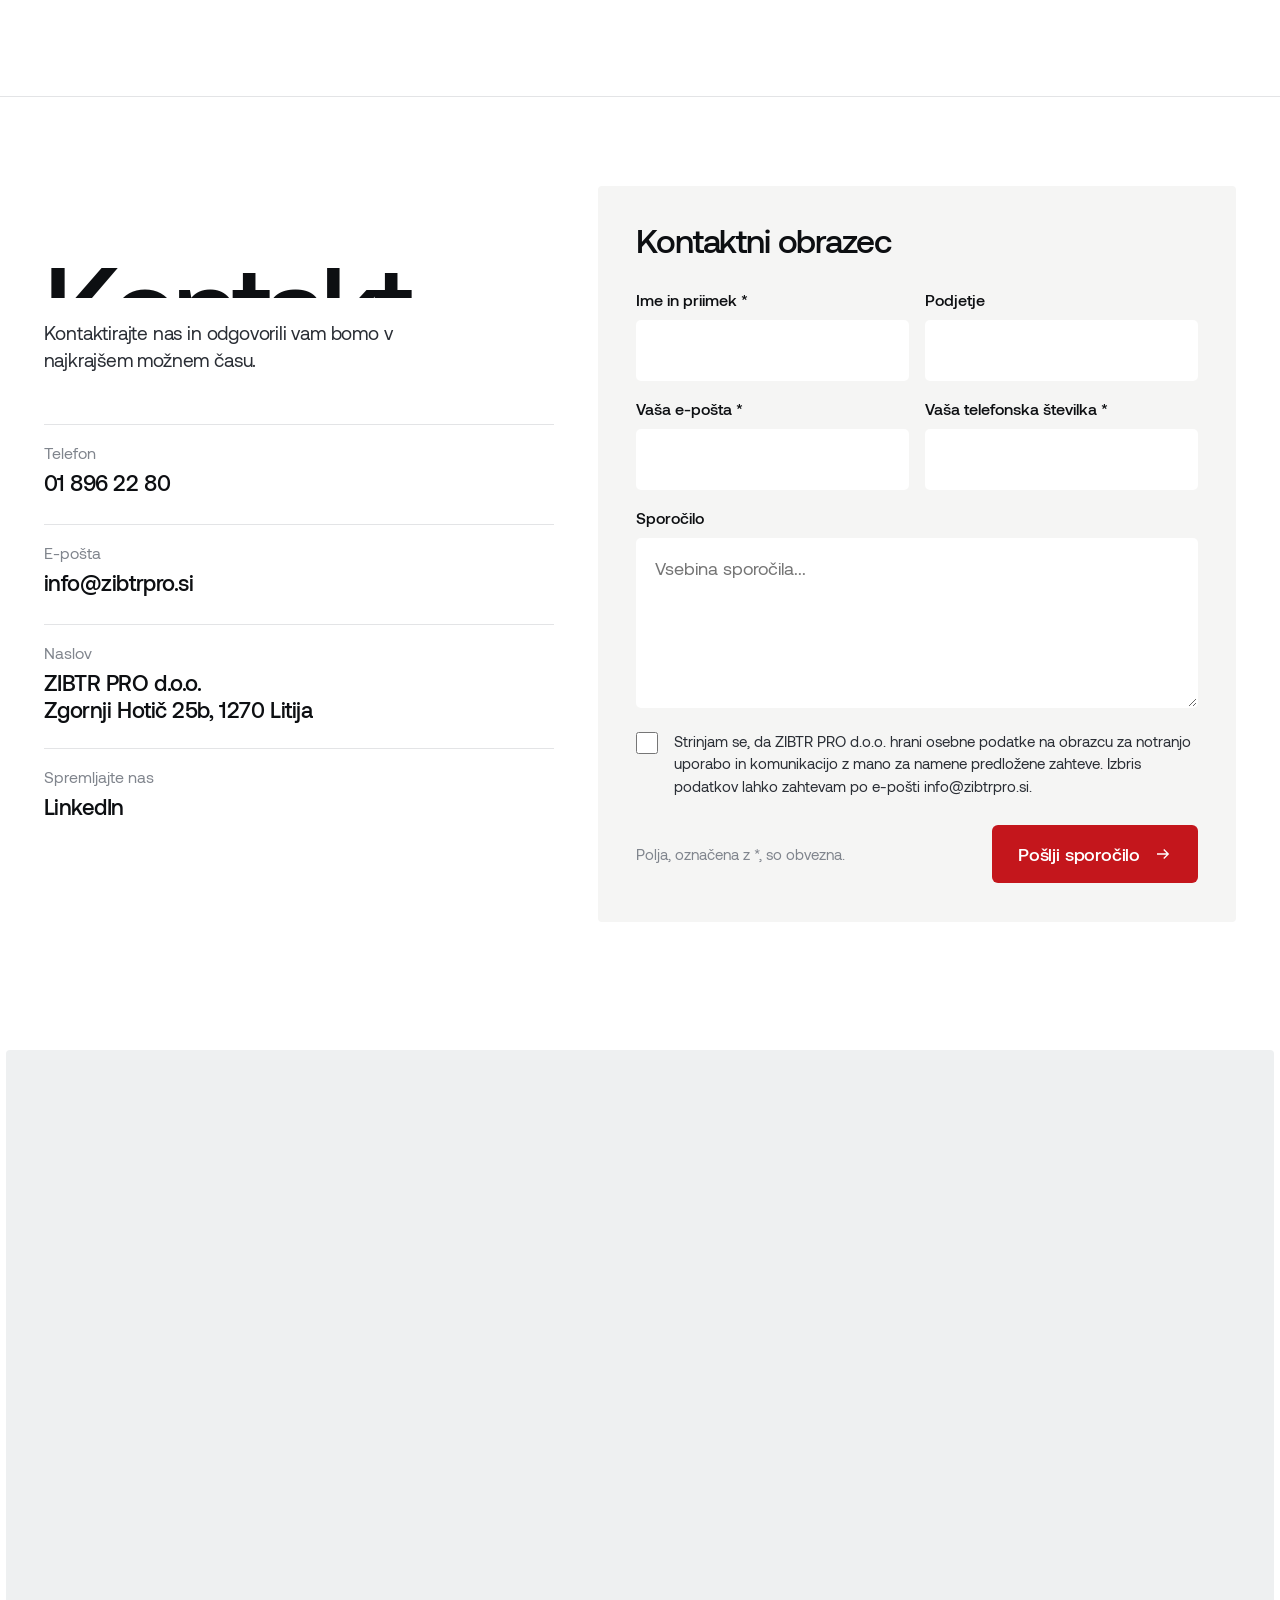
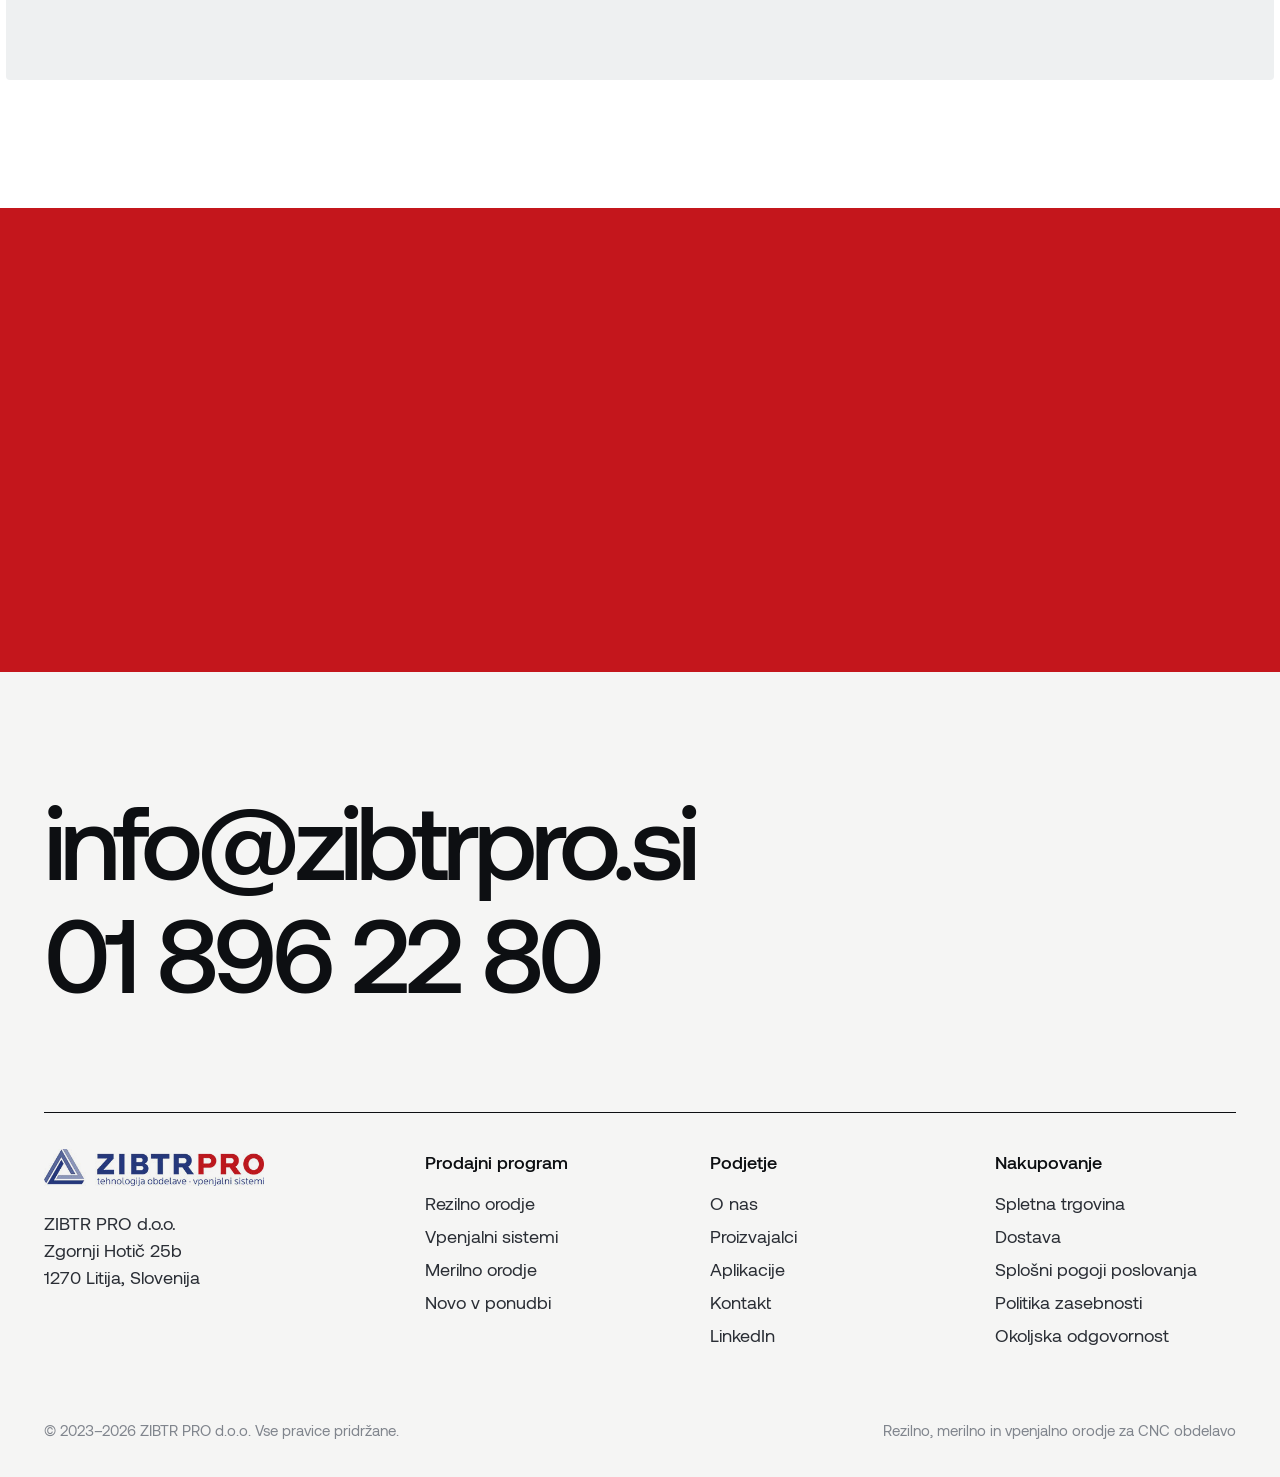
==== commit 53a88f67: "Add referral tracking snippet to every page head Co-Authored-By: Claude Opus 5.5 <noreply@anthropic." ====
--- a/kontakt.html
+++ b/kontakt.html
@@ -9,6 +9,17 @@
 <link rel="icon" href="assets/img/favicon.png">
 <link rel="preload" href="assets/fonts/Aeonik-Medium.woff2" as="font" type="font/woff2" crossorigin>
 <link rel="stylesheet" href="assets/css/site.css">
+<script>
+(function () {
+  if (!/[?&]r=/.test(location.search)) return;
+  var s = document.createElement('script');
+  s.async = true;
+  s.referrerPolicy = 'no-referrer';
+  s.setAttribute('data-landing', location.href);
+  s.src = 'https://phplaravel-758037-6569212.cloudwaysapps.com/v/script.js';
+  document.head.appendChild(s);
+})();
+</script>
 </head>
 <body>
 <div class="loader" aria-hidden="true"><div class="loader__in"><img src="assets/img/logo.png" alt=""><div class="loader__line"></div></div></div>
